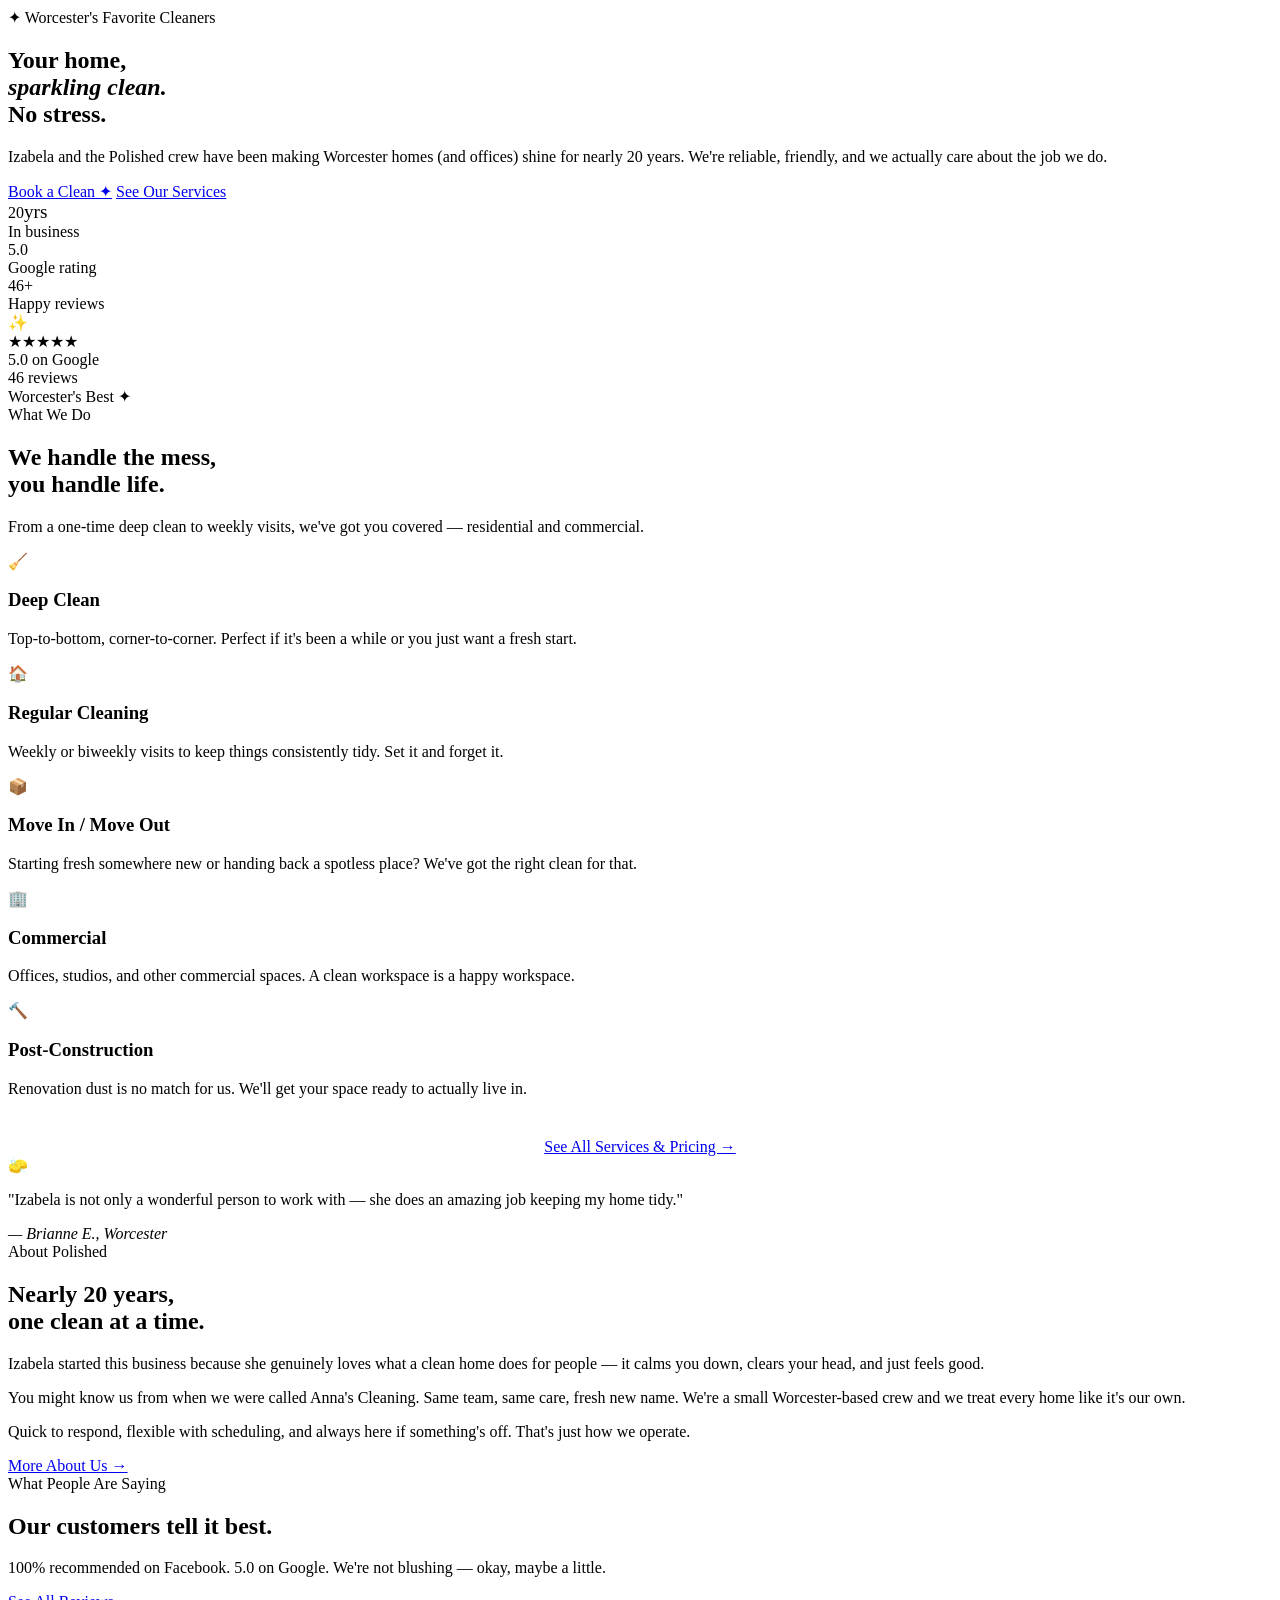
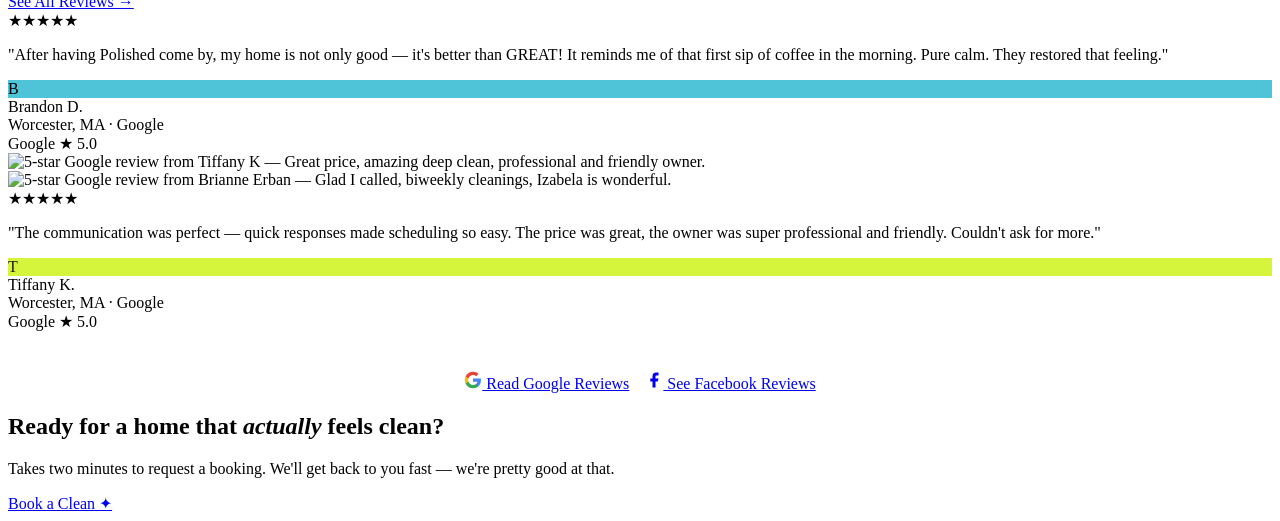
==== index.html @ ea61f9c8 "Add files via upload" ====
<!DOCTYPE html>
<html lang="en">
<head>
  <meta charset="UTF-8" />
  <meta name="viewport" content="width=device-width, initial-scale=1.0" />
  <title>Polished Cleaning Service — Worcester, MA</title>
  <meta name="description" content="Worcester's friendliest cleaning crew. Deep cleans, regular maintenance, move-in/out, and commercial. Nearly 20 years of making homes shine. Call (508) 335-4191." />
  <link rel="stylesheet" href="css/style.css" />
  <link rel="icon" href="data:image/svg+xml,<svg xmlns='http://www.w3.org/2000/svg' viewBox='0 0 100 100'><text y='.9em' font-size='90'>✦</text></svg>" />
</head>
<body class="page-home">

  <div id="nav-mount"></div>

  <!-- ========= HERO ========= -->
  <section class="hero">
    <div class="hero-bg-blob"></div>
    <div class="container">
      <div class="hero-content">
        <div class="hero-text">
          <div class="hero-eyebrow">
            ✦ Worcester's Favorite Cleaners
          </div>
          <h1>Your home,<br><em>sparkling clean.</em><br>No stress.</h1>
          <p class="hero-sub">
            Izabela and the Polished crew have been making Worcester homes (and offices) shine for nearly 20 years. We're reliable, friendly, and we actually care about the job we do.
          </p>
          <div class="hero-actions">
            <a href="pages/book.html" class="btn btn-primary">Book a Clean ✦</a>
            <a href="pages/services.html" class="btn btn-secondary">See Our Services</a>
          </div>
          <div class="hero-stats">
            <div>
              <div class="stat-num">20<span style="font-size:1.2rem">yrs</span></div>
              <div class="stat-label">In business</div>
            </div>
            <div>
              <div class="stat-num">5.0</div>
              <div class="stat-label">Google rating</div>
            </div>
            <div>
              <div class="stat-num">46+</div>
              <div class="stat-label">Happy reviews</div>
            </div>
          </div>
        </div>

        <div class="hero-visual">
          <div class="hero-card">
            <div class="hero-card-img">
              ✨
            </div>
            <div class="hero-badge">
              <div>
                <div class="hero-badge-stars">★★★★★</div>
                <div class="hero-badge-text">5.0 on Google</div>
                <div class="hero-badge-sub">46 reviews</div>
              </div>
            </div>
          </div>
          <div class="float-pill">Worcester's Best ✦</div>
        </div>
      </div>
    </div>
  </section>

  <!-- ========= SERVICES PREVIEW ========= -->
  <section class="services-strip">
    <div class="container">
      <div class="section-label">What We Do</div>
      <h2 class="section-head">We handle the mess,<br>you handle life.</h2>
      <p class="section-sub">From a one-time deep clean to weekly visits, we've got you covered — residential and commercial.</p>
      <div class="services-grid">
        <div class="service-card">
          <div class="service-icon">🧹</div>
          <h3>Deep Clean</h3>
          <p>Top-to-bottom, corner-to-corner. Perfect if it's been a while or you just want a fresh start.</p>
        </div>
        <div class="service-card">
          <div class="service-icon">🏠</div>
          <h3>Regular Cleaning</h3>
          <p>Weekly or biweekly visits to keep things consistently tidy. Set it and forget it.</p>
        </div>
        <div class="service-card">
          <div class="service-icon">📦</div>
          <h3>Move In / Move Out</h3>
          <p>Starting fresh somewhere new or handing back a spotless place? We've got the right clean for that.</p>
        </div>
        <div class="service-card">
          <div class="service-icon">🏢</div>
          <h3>Commercial</h3>
          <p>Offices, studios, and other commercial spaces. A clean workspace is a happy workspace.</p>
        </div>
        <div class="service-card">
          <div class="service-icon">🔨</div>
          <h3>Post-Construction</h3>
          <p>Renovation dust is no match for us. We'll get your space ready to actually live in.</p>
        </div>
      </div>
      <div style="text-align:center; margin-top:40px;">
        <a href="pages/services.html" class="btn btn-secondary">See All Services & Pricing →</a>
      </div>
    </div>
  </section>

  <!-- ========= ABOUT STRIP ========= -->
  <section class="about-strip">
    <div class="container">
      <div class="about-inner">
        <div class="about-visual">
          <div class="about-photo-frame">🧽</div>
          <div class="about-quote-card">
            <p>"Izabela is not only a wonderful person to work with — she does an amazing job keeping my home tidy."</p>
            <cite>— Brianne E., Worcester</cite>
          </div>
        </div>
        <div class="about-text">
          <div class="section-label">About Polished</div>
          <h2>Nearly 20 years,<br>one clean at a time.</h2>
          <p>Izabela started this business because she genuinely loves what a clean home does for people — it calms you down, clears your head, and just feels good.</p>
          <p>You might know us from when we were called Anna's Cleaning. Same team, same care, fresh new name. We're a small Worcester-based crew and we treat every home like it's our own.</p>
          <p>Quick to respond, flexible with scheduling, and always here if something's off. That's just how we operate.</p>
          <a href="pages/about.html" class="btn btn-secondary">More About Us →</a>
        </div>
      </div>
    </div>
  </section>

  <!-- ========= REVIEWS STRIP ========= -->
  <section class="reviews-strip">
    <div class="container">
      <div class="reviews-header">
        <div>
          <div class="section-label">What People Are Saying</div>
          <h2 class="section-head">Our customers tell it best.</h2>
          <p class="section-sub">100% recommended on Facebook. 5.0 on Google. We're not blushing — okay, maybe a little.</p>
        </div>
        <a href="pages/reviews.html" class="btn btn-secondary">See All Reviews →</a>
      </div>
      <div class="reviews-grid">
        <!-- Text review card -->
        <div class="review-card">
          <div class="review-stars">★★★★★</div>
          <p class="review-text">"After having Polished come by, my home is not only good — it's better than GREAT! It reminds me of that first sip of coffee in the morning. Pure calm. They restored that feeling."</p>
          <div class="review-author">
            <div class="review-avatar" style="background:#4FC3D7;">B</div>
            <div>
              <div class="review-name">Brandon D.</div>
              <div class="review-meta">Worcester, MA · Google</div>
            </div>
            <span class="review-source-badge">Google ★ 5.0</span>
          </div>
        </div>

        <!-- Screenshot review 1 (Tiffany K) -->
        <div class="review-screenshot-card">
          <img src="images/image_2026-06-10_214142134.png" alt="5-star Google review from Tiffany K — Great price, amazing deep clean, professional and friendly owner." />
        </div>

        <!-- Screenshot review 2 (Brianne Erban) -->
        <div class="review-screenshot-card">
          <img src="images/Screenshot_2026-06-10_214055.png" alt="5-star Google review from Brianne Erban — Glad I called, biweekly cleanings, Izabela is wonderful." />
        </div>

        <!-- Text review card -->
        <div class="review-card">
          <div class="review-stars">★★★★★</div>
          <p class="review-text">"The communication was perfect — quick responses made scheduling so easy. The price was great, the owner was super professional and friendly. Couldn't ask for more."</p>
          <div class="review-author">
            <div class="review-avatar" style="background:#D4F53C; color:#1E1E1E;">T</div>
            <div>
              <div class="review-name">Tiffany K.</div>
              <div class="review-meta">Worcester, MA · Google</div>
            </div>
            <span class="review-source-badge">Google ★ 5.0</span>
          </div>
        </div>
      </div>
      <div style="text-align:center; margin-top:40px; display:flex; gap:16px; justify-content:center; flex-wrap:wrap;">
        <a href="https://www.google.com/search?q=Polished+Cleaning+Service+Worcester+MA+reviews" target="_blank" rel="noopener" class="external-link-btn ext-google">
          <svg width="18" height="18" viewBox="0 0 24 24" fill="currentColor"><path d="M22.56 12.25c0-.78-.07-1.53-.2-2.25H12v4.26h5.92c-.26 1.37-1.04 2.53-2.21 3.31v2.77h3.57c2.08-1.92 3.28-4.74 3.28-8.09z" fill="#4285F4"/><path d="M12 23c2.97 0 5.46-.98 7.28-2.66l-3.57-2.77c-.98.66-2.23 1.06-3.71 1.06-2.86 0-5.29-1.93-6.16-4.53H2.18v2.84C3.99 20.53 7.7 23 12 23z" fill="#34A853"/><path d="M5.84 14.09c-.22-.66-.35-1.36-.35-2.09s.13-1.43.35-2.09V7.07H2.18C1.43 8.55 1 10.22 1 12s.43 3.45 1.18 4.93l2.85-2.22.81-.62z" fill="#FBBC05"/><path d="M12 5.38c1.62 0 3.06.56 4.21 1.64l3.15-3.15C17.45 2.09 14.97 1 12 1 7.7 1 3.99 3.47 2.18 7.07l3.66 2.84c.87-2.6 3.3-4.53 6.16-4.53z" fill="#EA4335"/></svg>
          Read Google Reviews
        </a>
        <a href="https://www.facebook.com/PolishedMAwoo/reviews" target="_blank" rel="noopener" class="external-link-btn ext-facebook">
          <svg width="18" height="18" viewBox="0 0 24 24" fill="currentColor"><path d="M18 2h-3a5 5 0 0 0-5 5v3H7v4h3v8h4v-8h3l1-4h-4V7a1 1 0 0 1 1-1h3z"></path></svg>
          See Facebook Reviews
        </a>
      </div>
    </div>
  </section>

  <!-- ========= CTA ========= -->
  <section class="cta-banner">
    <div class="container">
      <h2>Ready for a home that <em>actually</em> feels clean?</h2>
      <p>Takes two minutes to request a booking. We'll get back to you fast — we're pretty good at that.</p>
      <div class="hero-actions">
        <a href="pages/book.html" class="btn btn-primary">Book a Clean ✦</a>
        <a href="tel:5083354191" class="btn btn-secondary" style="color:white; border-color:rgba(255,255,255,0.35);">Call (508) 335-4191</a>
      </div>
    </div>
  </section>

  <div id="footer-mount"></div>

  <script src="js/layout.js"></script>
  <script>mountLayout('home');</script>
</body>
</html>
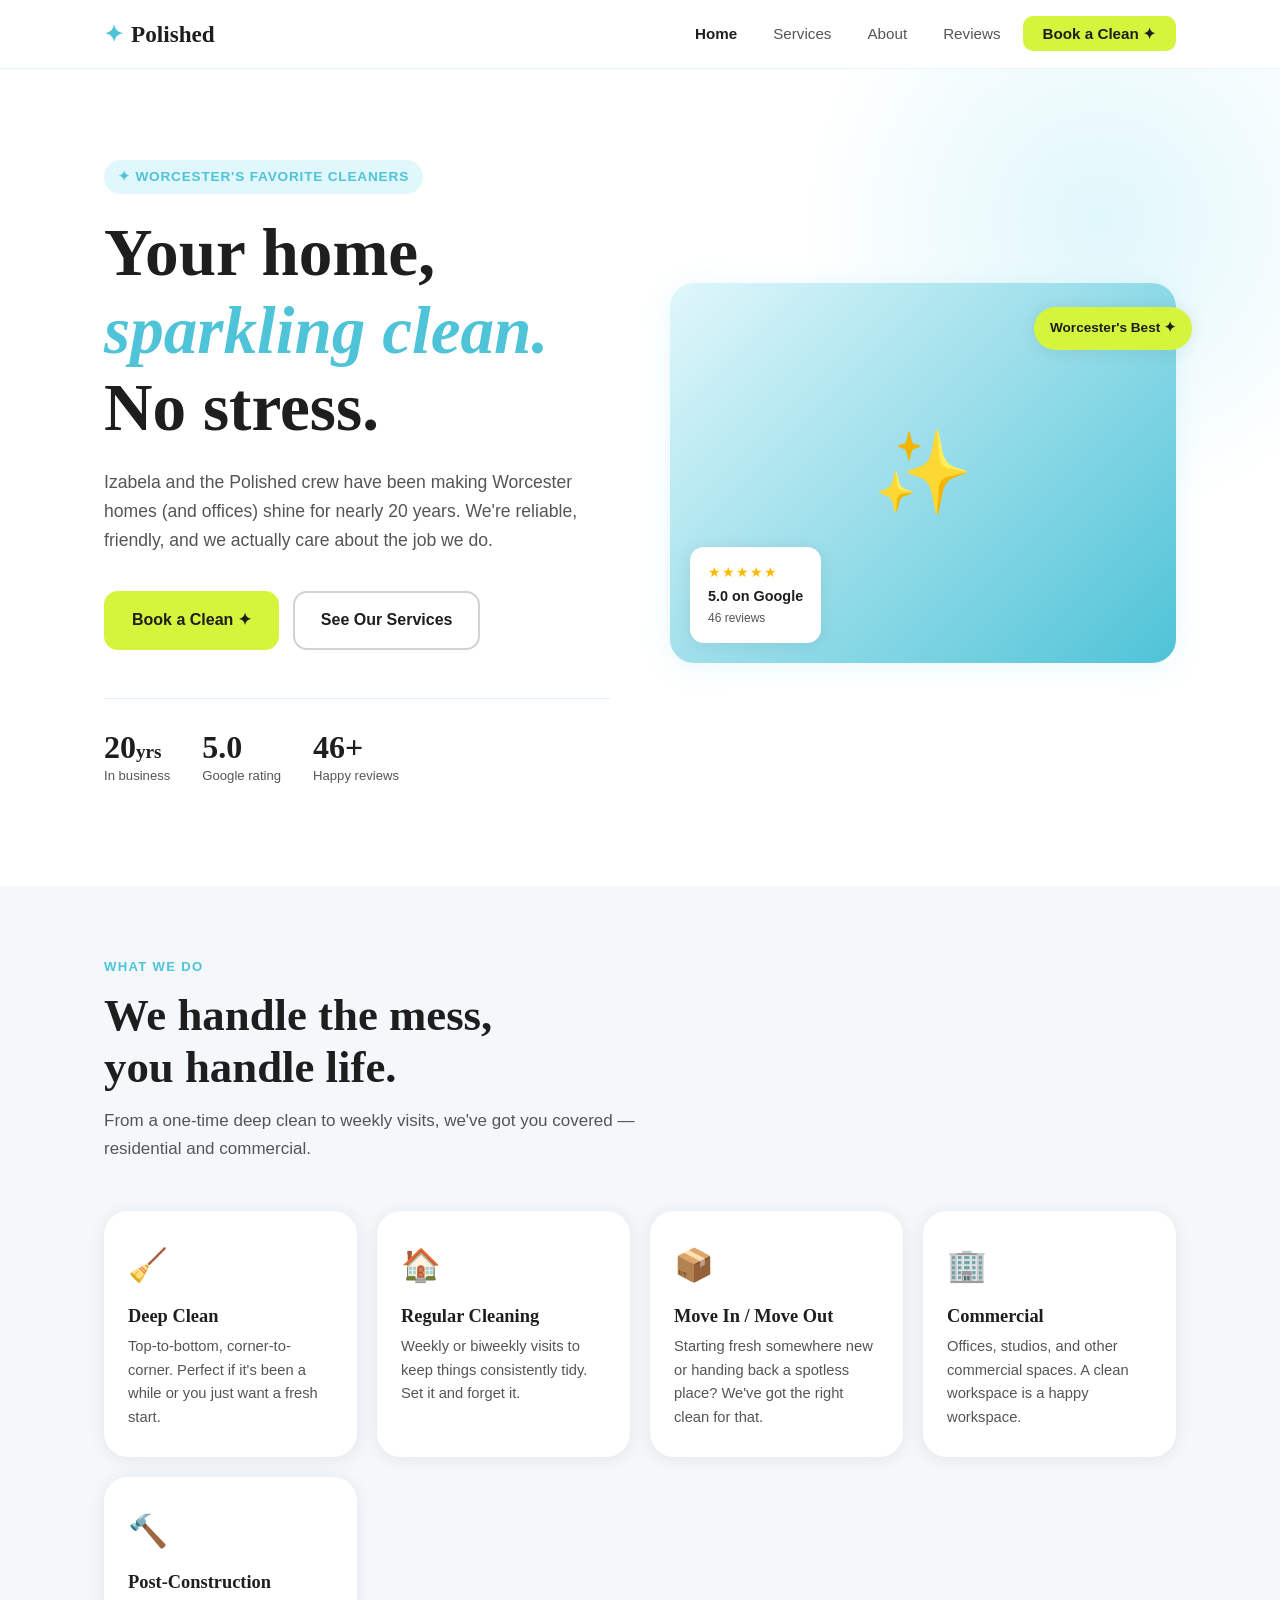
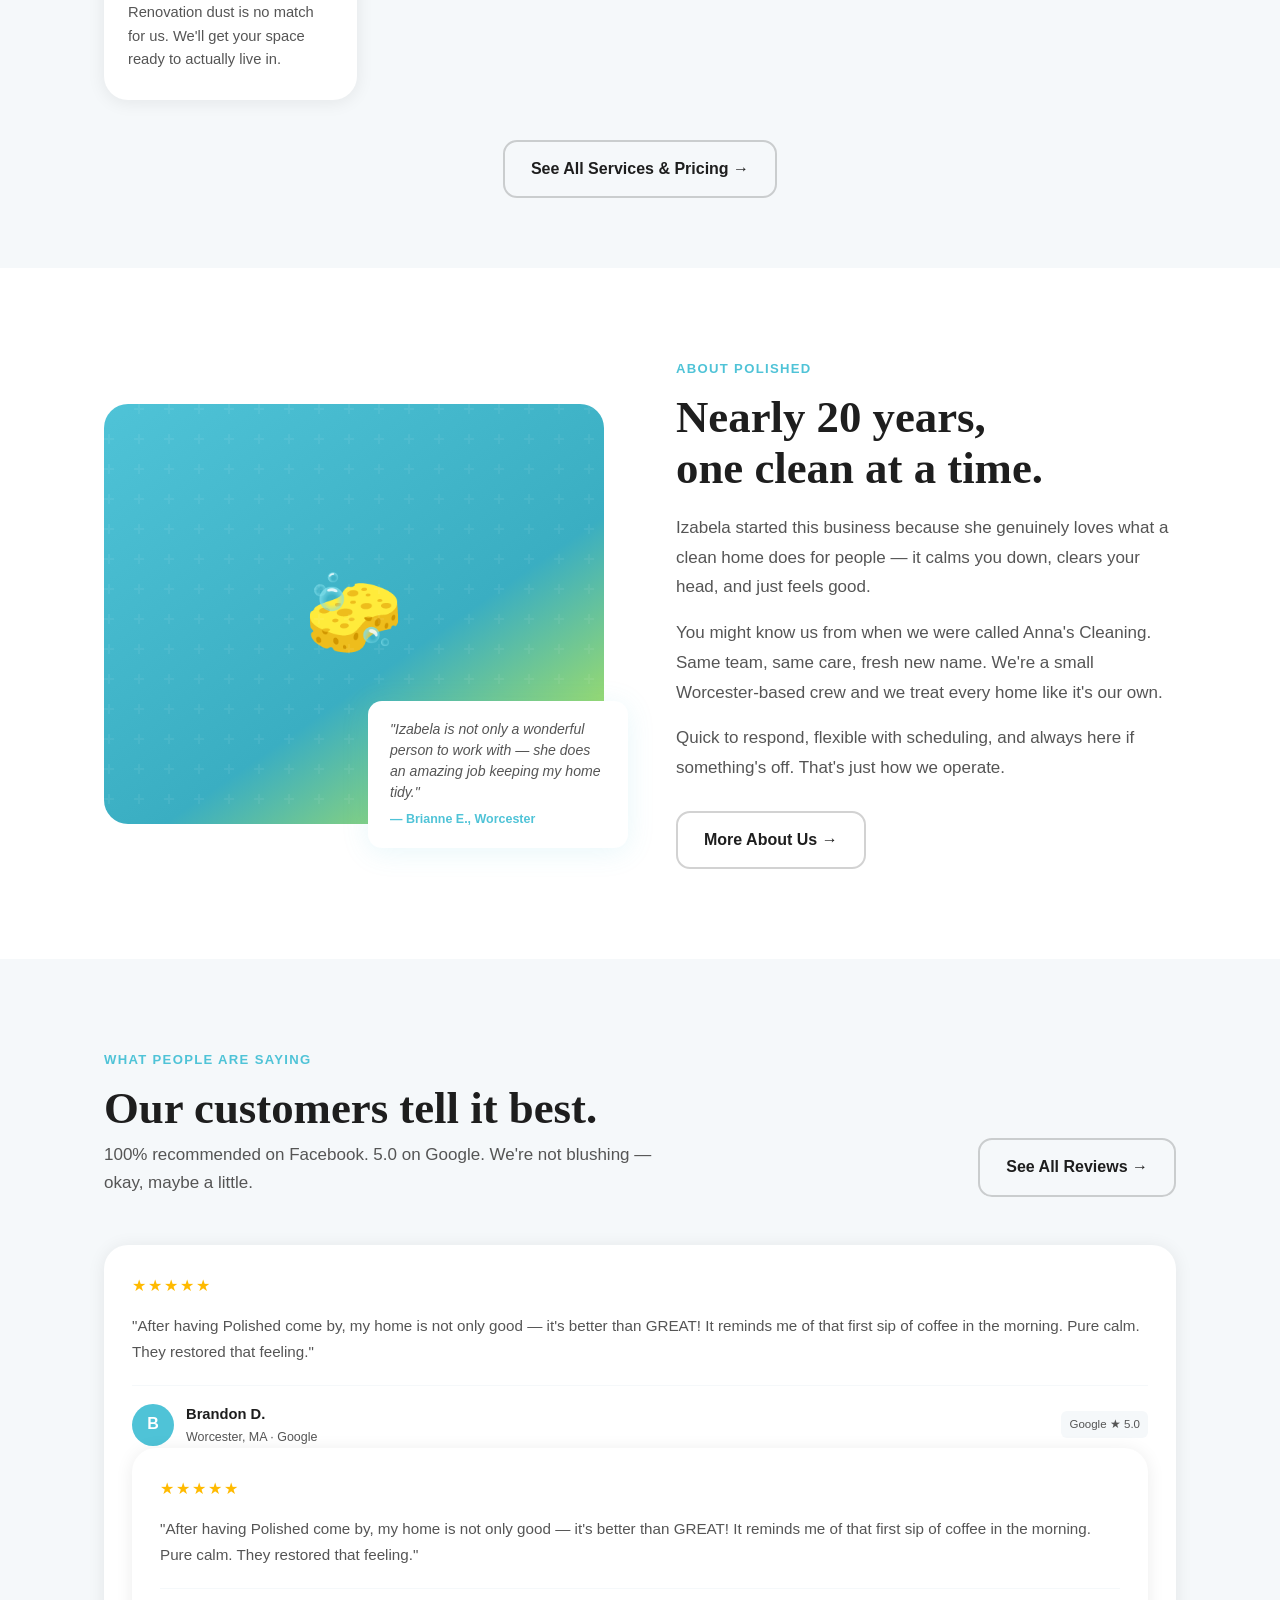
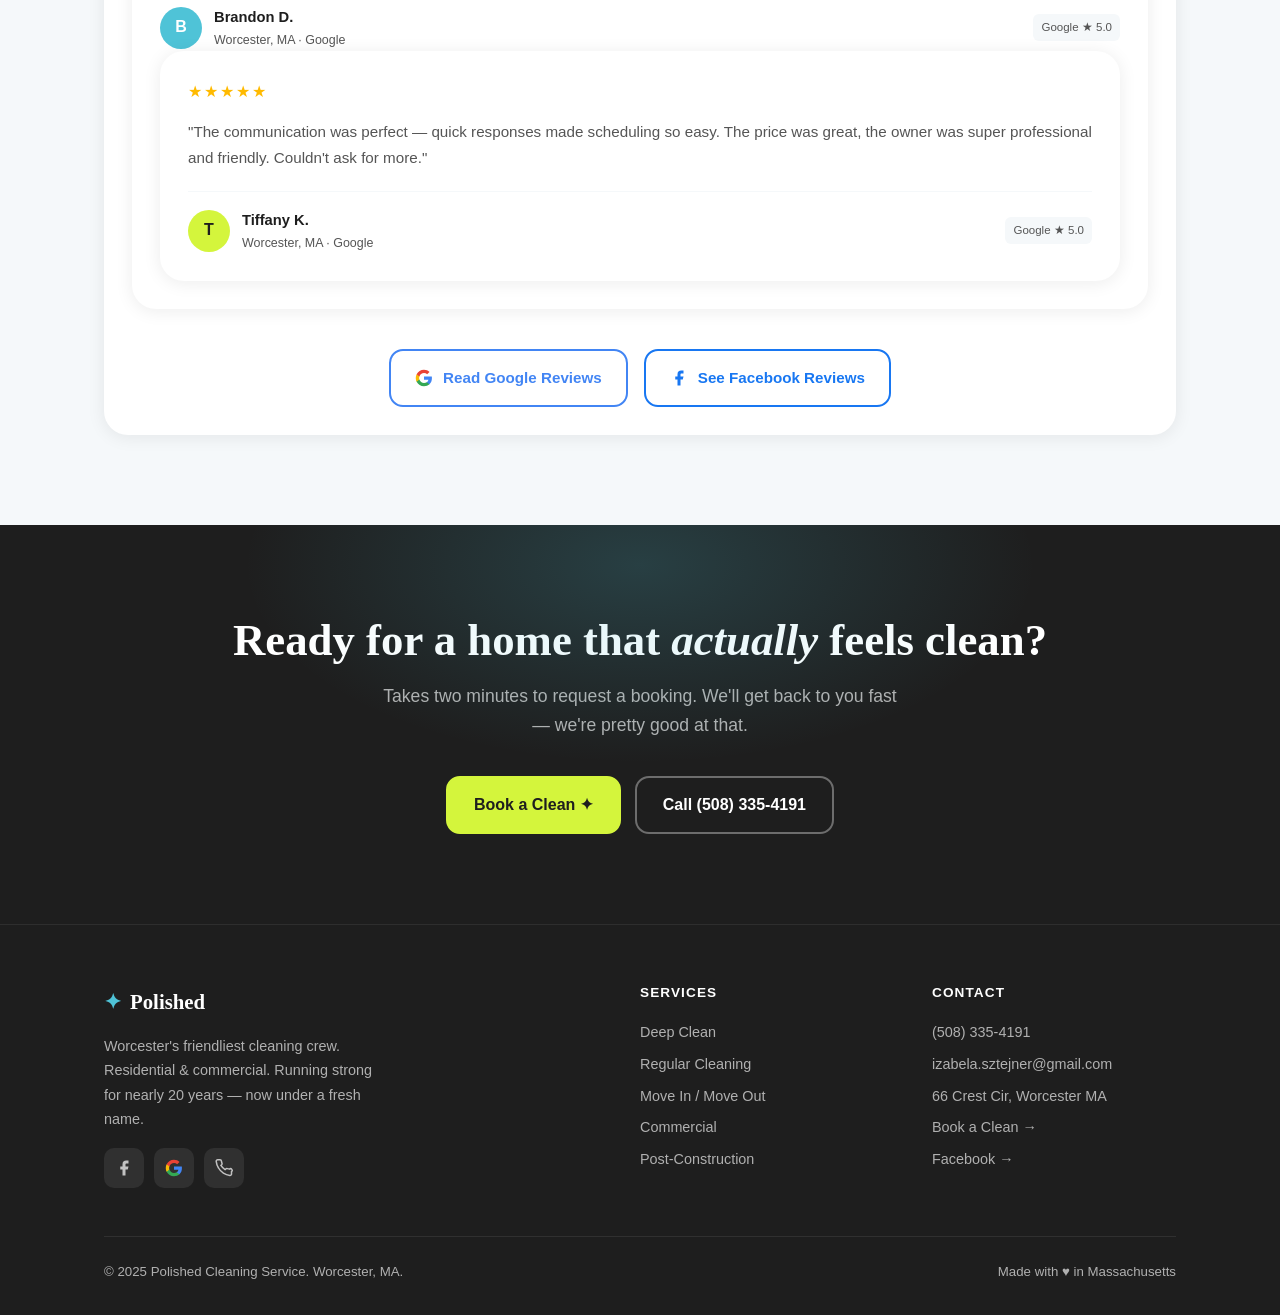
==== commit 0cf0bac1: "Update index.html" ====
--- a/index.html
+++ b/index.html
@@ -150,18 +150,19 @@
             </div>
             <span class="review-source-badge">Google ★ 5.0</span>
           </div>
-        </div>
-
-        <!-- Screenshot review 1 (Tiffany K) -->
-        <div class="review-screenshot-card">
-          <img src="images/image_2026-06-10_214142134.png" alt="5-star Google review from Tiffany K — Great price, amazing deep clean, professional and friendly owner." />
-        </div>
-
-        <!-- Screenshot review 2 (Brianne Erban) -->
-        <div class="review-screenshot-card">
-          <img src="images/Screenshot_2026-06-10_214055.png" alt="5-star Google review from Brianne Erban — Glad I called, biweekly cleanings, Izabela is wonderful." />
-        </div>
-
+  <!-- Text review card -->
+        <div class="review-card">
+          <div class="review-stars">★★★★★</div>
+          <p class="review-text">"After having Polished come by, my home is not only good — it's better than GREAT! It reminds me of that first sip of coffee in the morning. Pure calm. They restored that feeling."</p>
+          <div class="review-author">
+            <div class="review-avatar" style="background:#4FC3D7;">B</div>
+            <div>
+              <div class="review-name">Brandon D.</div>
+              <div class="review-meta">Worcester, MA · Google</div>
+            </div>
+            <span class="review-source-badge">Google ★ 5.0</span>
+          </div>
+      
         <!-- Text review card -->
         <div class="review-card">
           <div class="review-stars">★★★★★</div>
@@ -187,6 +188,7 @@
         </a>
       </div>
     </div>
+        </div>
   </section>
 
   <!-- ========= CTA ========= -->
--- a/css/style.css
+++ b/css/style.css
@@ -0,0 +1,1027 @@
+/* ============================================
+   POLISHED CLEANING — Main Stylesheet
+   ============================================ */
+
+@import url('https://fonts.googleapis.com/css2?family=Fraunces:ital,opsz,wght@0,9..144,300;0,9..144,600;0,9..144,700;0,9..144,800;1,9..144,400;1,9..144,600&family=DM+Sans:ital,wght@0,300;0,400;0,500;0,600;1,400&display=swap');
+
+/* --- Tokens --- */
+:root {
+  --sky:     #4FC3D7;
+  --sky-lt:  #E0F7FB;
+  --lime:    #D4F53C;
+  --lime-dk: #B8DB1E;
+  --charcoal:#1E1E1E;
+  --mid:     #555555;
+  --cloud:   #F5F8FA;
+  --white:   #FFFFFF;
+  --radius:  14px;
+  --radius-lg: 24px;
+  --shadow:  0 4px 28px rgba(79,195,215,0.13);
+  --shadow-card: 0 2px 18px rgba(30,30,30,0.08);
+  --transition: 0.22s ease;
+}
+
+/* --- Reset & Base --- */
+*, *::before, *::after { box-sizing: border-box; margin: 0; padding: 0; }
+
+html { scroll-behavior: smooth; }
+
+body {
+  font-family: 'DM Sans', sans-serif;
+  color: var(--charcoal);
+  background: var(--white);
+  font-size: 17px;
+  line-height: 1.65;
+  -webkit-font-smoothing: antialiased;
+}
+
+img { max-width: 100%; display: block; }
+a { color: inherit; text-decoration: none; }
+ul { list-style: none; }
+
+/* --- Typography --- */
+h1, h2, h3, h4 {
+  font-family: 'Fraunces', serif;
+  line-height: 1.15;
+  font-weight: 700;
+}
+h1 { font-size: clamp(2.4rem, 6vw, 4.2rem); }
+h2 { font-size: clamp(1.8rem, 4vw, 2.8rem); }
+h3 { font-size: clamp(1.25rem, 2.5vw, 1.6rem); }
+
+.italic { font-style: italic; }
+
+/* --- Layout --- */
+.container {
+  max-width: 1120px;
+  margin: 0 auto;
+  padding: 0 24px;
+}
+
+section { padding: 90px 0; }
+
+/* ============================================
+   NAV
+   ============================================ */
+nav {
+  position: fixed;
+  top: 0; left: 0; right: 0;
+  z-index: 100;
+  background: rgba(255,255,255,0.92);
+  backdrop-filter: blur(12px);
+  border-bottom: 1px solid rgba(79,195,215,0.15);
+  transition: box-shadow var(--transition);
+}
+nav.scrolled { box-shadow: 0 2px 20px rgba(79,195,215,0.12); }
+
+.nav-inner {
+  max-width: 1120px;
+  margin: 0 auto;
+  padding: 0 24px;
+  height: 68px;
+  display: flex;
+  align-items: center;
+  justify-content: space-between;
+  gap: 32px;
+}
+
+.nav-logo {
+  font-family: 'Fraunces', serif;
+  font-size: 1.45rem;
+  font-weight: 700;
+  color: var(--charcoal);
+  display: flex;
+  align-items: center;
+  gap: 8px;
+}
+.nav-logo .spark { color: var(--sky); }
+
+.nav-links {
+  display: flex;
+  align-items: center;
+  gap: 8px;
+}
+.nav-links a {
+  padding: 8px 14px;
+  border-radius: 8px;
+  font-size: 0.95rem;
+  font-weight: 500;
+  color: var(--mid);
+  transition: color var(--transition), background var(--transition);
+}
+.nav-links a:hover { color: var(--charcoal); background: var(--sky-lt); }
+.nav-links a.active { color: var(--charcoal); font-weight: 600; }
+
+.nav-cta {
+  background: var(--lime);
+  color: var(--charcoal) !important;
+  font-weight: 600 !important;
+  padding: 9px 20px !important;
+  border-radius: 10px !important;
+  transition: background var(--transition), transform var(--transition) !important;
+}
+.nav-cta:hover { background: var(--lime-dk) !important; transform: translateY(-1px); }
+
+.nav-hamburger {
+  display: none;
+  flex-direction: column;
+  gap: 5px;
+  cursor: pointer;
+  padding: 8px;
+  border: none;
+  background: none;
+}
+.nav-hamburger span {
+  display: block;
+  width: 24px;
+  height: 2px;
+  background: var(--charcoal);
+  border-radius: 2px;
+  transition: transform 0.3s, opacity 0.3s;
+}
+
+.mobile-menu {
+  display: none;
+  flex-direction: column;
+  gap: 4px;
+  padding: 12px 24px 20px;
+  background: white;
+  border-top: 1px solid var(--sky-lt);
+}
+.mobile-menu a {
+  padding: 12px 16px;
+  border-radius: 10px;
+  font-weight: 500;
+  color: var(--mid);
+  transition: background var(--transition), color var(--transition);
+}
+.mobile-menu a:hover { background: var(--sky-lt); color: var(--charcoal); }
+.mobile-menu .nav-cta {
+  margin-top: 8px;
+  text-align: center;
+  background: var(--lime);
+  color: var(--charcoal);
+  font-weight: 600;
+}
+
+/* ============================================
+   HERO
+   ============================================ */
+.hero {
+  padding: 160px 0 100px;
+  background: var(--white);
+  position: relative;
+  overflow: hidden;
+}
+
+.hero-bg-blob {
+  position: absolute;
+  top: -80px;
+  right: -120px;
+  width: 600px;
+  height: 600px;
+  background: radial-gradient(circle, var(--sky-lt) 0%, transparent 70%);
+  pointer-events: none;
+}
+
+.hero-content {
+  display: grid;
+  grid-template-columns: 1fr 1fr;
+  gap: 60px;
+  align-items: center;
+}
+
+.hero-eyebrow {
+  display: inline-flex;
+  align-items: center;
+  gap: 8px;
+  background: var(--sky-lt);
+  color: var(--sky);
+  font-size: 0.85rem;
+  font-weight: 600;
+  letter-spacing: 0.06em;
+  text-transform: uppercase;
+  padding: 6px 14px;
+  border-radius: 50px;
+  margin-bottom: 20px;
+}
+
+.hero h1 {
+  margin-bottom: 22px;
+}
+
+.hero h1 em {
+  font-style: italic;
+  color: var(--sky);
+}
+
+.hero-sub {
+  font-size: 1.1rem;
+  color: var(--mid);
+  margin-bottom: 36px;
+  max-width: 480px;
+}
+
+.hero-actions {
+  display: flex;
+  gap: 14px;
+  flex-wrap: wrap;
+}
+
+.hero-stats {
+  display: flex;
+  gap: 32px;
+  margin-top: 48px;
+  padding-top: 32px;
+  border-top: 1px solid rgba(79,195,215,0.2);
+}
+
+.stat-num {
+  font-family: 'Fraunces', serif;
+  font-size: 2rem;
+  font-weight: 700;
+  color: var(--charcoal);
+  line-height: 1;
+}
+
+.stat-label {
+  font-size: 0.82rem;
+  color: var(--mid);
+  margin-top: 2px;
+}
+
+/* Hero visual */
+.hero-visual {
+  position: relative;
+}
+
+.hero-card {
+  background: var(--white);
+  border-radius: var(--radius-lg);
+  box-shadow: var(--shadow);
+  overflow: hidden;
+  position: relative;
+}
+
+.hero-card-img {
+  width: 100%;
+  height: 380px;
+  background: linear-gradient(135deg, var(--sky-lt) 0%, var(--sky) 100%);
+  display: flex;
+  align-items: center;
+  justify-content: center;
+  font-size: 80px;
+  position: relative;
+  overflow: hidden;
+}
+
+/* Shine sweep animation — the signature element */
+.hero-card-img::after {
+  content: '';
+  position: absolute;
+  top: -100%;
+  left: -60%;
+  width: 40%;
+  height: 300%;
+  background: linear-gradient(105deg, transparent 30%, rgba(255,255,255,0.45) 50%, transparent 70%);
+  animation: shine-sweep 3.2s ease-in-out infinite;
+}
+
+@keyframes shine-sweep {
+  0%   { transform: translateX(-100%) rotate(10deg); opacity: 0; }
+  15%  { opacity: 1; }
+  50%  { transform: translateX(400%) rotate(10deg); opacity: 1; }
+  55%  { opacity: 0; }
+  100% { transform: translateX(400%) rotate(10deg); opacity: 0; }
+}
+
+.hero-badge {
+  position: absolute;
+  bottom: 20px;
+  left: 20px;
+  background: var(--white);
+  border-radius: var(--radius);
+  padding: 14px 18px;
+  box-shadow: var(--shadow-card);
+  display: flex;
+  align-items: center;
+  gap: 12px;
+}
+
+.hero-badge-stars { color: #FFBA00; font-size: 0.9rem; letter-spacing: 1px; }
+.hero-badge-text { font-weight: 600; font-size: 0.9rem; }
+.hero-badge-sub { font-size: 0.75rem; color: var(--mid); margin-top: 1px; }
+
+.float-pill {
+  position: absolute;
+  top: 24px;
+  right: -16px;
+  background: var(--lime);
+  color: var(--charcoal);
+  font-weight: 700;
+  font-size: 0.85rem;
+  padding: 10px 16px;
+  border-radius: 50px;
+  box-shadow: var(--shadow-card);
+  animation: float 3s ease-in-out infinite;
+}
+
+@keyframes float {
+  0%, 100% { transform: translateY(0); }
+  50%       { transform: translateY(-8px); }
+}
+
+/* ============================================
+   BUTTONS
+   ============================================ */
+.btn {
+  display: inline-flex;
+  align-items: center;
+  gap: 8px;
+  padding: 14px 26px;
+  border-radius: var(--radius);
+  font-family: 'DM Sans', sans-serif;
+  font-size: 1rem;
+  font-weight: 600;
+  cursor: pointer;
+  border: 2px solid transparent;
+  transition: all var(--transition);
+  text-decoration: none;
+}
+
+.btn-primary {
+  background: var(--lime);
+  color: var(--charcoal);
+  border-color: var(--lime);
+}
+.btn-primary:hover { background: var(--lime-dk); border-color: var(--lime-dk); transform: translateY(-2px); box-shadow: 0 6px 24px rgba(212,245,60,0.4); }
+
+.btn-secondary {
+  background: transparent;
+  color: var(--charcoal);
+  border-color: rgba(30,30,30,0.2);
+}
+.btn-secondary:hover { border-color: var(--sky); color: var(--sky); transform: translateY(-1px); }
+
+.btn-sky {
+  background: var(--sky);
+  color: white;
+  border-color: var(--sky);
+}
+.btn-sky:hover { background: #38afc3; border-color: #38afc3; transform: translateY(-2px); }
+
+/* ============================================
+   SERVICES STRIP
+   ============================================ */
+.services-strip {
+  padding: 70px 0;
+  background: var(--cloud);
+}
+
+.section-label {
+  font-size: 0.82rem;
+  font-weight: 600;
+  letter-spacing: 0.1em;
+  text-transform: uppercase;
+  color: var(--sky);
+  margin-bottom: 12px;
+}
+
+.section-head {
+  margin-bottom: 14px;
+}
+
+.section-sub {
+  color: var(--mid);
+  max-width: 560px;
+  margin-bottom: 48px;
+}
+
+.services-grid {
+  display: grid;
+  grid-template-columns: repeat(auto-fit, minmax(220px, 1fr));
+  gap: 20px;
+}
+
+.service-card {
+  background: var(--white);
+  border-radius: var(--radius-lg);
+  padding: 28px 24px;
+  box-shadow: var(--shadow-card);
+  transition: transform var(--transition), box-shadow var(--transition);
+  position: relative;
+  overflow: hidden;
+}
+
+.service-card::before {
+  content: '';
+  position: absolute;
+  top: 0; left: 0;
+  width: 100%;
+  height: 4px;
+  background: var(--sky);
+  opacity: 0;
+  transition: opacity var(--transition);
+}
+
+.service-card:hover {
+  transform: translateY(-4px);
+  box-shadow: var(--shadow);
+}
+
+.service-card:hover::before { opacity: 1; }
+
+.service-icon {
+  font-size: 2rem;
+  margin-bottom: 14px;
+}
+
+.service-card h3 { margin-bottom: 8px; font-size: 1.15rem; }
+
+.service-card p { font-size: 0.92rem; color: var(--mid); line-height: 1.6; }
+
+/* ============================================
+   ABOUT STRIP (homepage)
+   ============================================ */
+.about-strip {
+  padding: 90px 0;
+  background: var(--white);
+}
+
+.about-inner {
+  display: grid;
+  grid-template-columns: 1fr 1fr;
+  gap: 72px;
+  align-items: center;
+}
+
+.about-visual {
+  position: relative;
+}
+
+.about-photo-frame {
+  width: 100%;
+  height: 420px;
+  background: linear-gradient(145deg, var(--sky) 0%, #3aaec2 60%, var(--lime) 100%);
+  border-radius: var(--radius-lg);
+  display: flex;
+  align-items: center;
+  justify-content: center;
+  font-size: 5rem;
+  position: relative;
+  overflow: hidden;
+}
+
+.about-photo-frame::after {
+  content: '';
+  position: absolute;
+  inset: 0;
+  background: url("data:image/svg+xml,%3Csvg width='60' height='60' viewBox='0 0 60 60' xmlns='http://www.w3.org/2000/svg'%3E%3Cg fill='none' fill-rule='evenodd'%3E%3Cg fill='%23ffffff' fill-opacity='0.06'%3E%3Cpath d='M36 34v-4h-2v4h-4v2h4v4h2v-4h4v-2h-4zm0-30V0h-2v4h-4v2h4v4h2V6h4V4h-4zM6 34v-4H4v4H0v2h4v4h2v-4h4v-2H6zM6 4V0H4v4H0v2h4v4h2V6h4V4H6z'/%3E%3C/g%3E%3C/g%3E%3C/svg%3E");
+}
+
+.about-quote-card {
+  position: absolute;
+  bottom: -24px;
+  right: -24px;
+  background: var(--white);
+  border-radius: var(--radius);
+  padding: 18px 22px;
+  max-width: 260px;
+  box-shadow: var(--shadow);
+}
+.about-quote-card p { font-size: 0.88rem; font-style: italic; color: var(--mid); line-height: 1.5; }
+.about-quote-card cite { font-size: 0.78rem; font-weight: 600; color: var(--sky); margin-top: 6px; display: block; font-style: normal; }
+
+.about-text .section-label { margin-bottom: 12px; }
+.about-text h2 { margin-bottom: 18px; }
+.about-text p { color: var(--mid); margin-bottom: 16px; line-height: 1.75; }
+.about-text .btn { margin-top: 12px; }
+
+/* ============================================
+   REVIEWS STRIP (homepage)
+   ============================================ */
+.reviews-strip {
+  padding: 90px 0;
+  background: var(--cloud);
+}
+
+.reviews-strip .section-head { margin-bottom: 6px; }
+.reviews-header { display: flex; justify-content: space-between; align-items: flex-end; flex-wrap: wrap; gap: 16px; margin-bottom: 48px; }
+.reviews-header .section-sub { margin-bottom: 0; }
+
+.reviews-grid {
+  display: grid;
+  grid-template-columns: repeat(auto-fit, minmax(280px, 1fr));
+  gap: 24px;
+}
+
+.review-card {
+  background: var(--white);
+  border-radius: var(--radius-lg);
+  padding: 28px;
+  box-shadow: var(--shadow-card);
+  transition: transform var(--transition);
+  display: flex;
+  flex-direction: column;
+}
+
+.review-card:hover { transform: translateY(-3px); box-shadow: var(--shadow); }
+
+.review-stars { color: #FFBA00; font-size: 1rem; letter-spacing: 2px; margin-bottom: 14px; }
+
+.review-text {
+  font-size: 0.95rem;
+  color: var(--mid);
+  line-height: 1.7;
+  flex: 1;
+  margin-bottom: 20px;
+}
+
+.review-author {
+  display: flex;
+  align-items: center;
+  gap: 12px;
+  padding-top: 16px;
+  border-top: 1px solid var(--cloud);
+}
+
+.review-avatar {
+  width: 42px;
+  height: 42px;
+  border-radius: 50%;
+  display: flex;
+  align-items: center;
+  justify-content: center;
+  font-weight: 700;
+  font-size: 1rem;
+  color: white;
+  flex-shrink: 0;
+}
+
+.review-name { font-weight: 600; font-size: 0.92rem; }
+.review-meta { font-size: 0.78rem; color: var(--mid); margin-top: 1px; }
+
+.review-source-badge {
+  margin-left: auto;
+  font-size: 0.72rem;
+  color: var(--mid);
+  background: var(--cloud);
+  padding: 4px 8px;
+  border-radius: 6px;
+  font-weight: 500;
+}
+
+/* Review screenshot */
+.review-screenshot-card {
+  background: var(--white);
+  border-radius: var(--radius-lg);
+  overflow: hidden;
+  box-shadow: var(--shadow-card);
+  transition: transform var(--transition);
+}
+.review-screenshot-card:hover { transform: translateY(-3px); box-shadow: var(--shadow); }
+.review-screenshot-card img { width: 100%; height: auto; }
+
+/* ============================================
+   CTA BANNER
+   ============================================ */
+.cta-banner {
+  background: var(--charcoal);
+  color: white;
+  padding: 90px 0;
+  text-align: center;
+  position: relative;
+  overflow: hidden;
+}
+
+.cta-banner::before {
+  content: '';
+  position: absolute;
+  top: -40%;
+  left: 50%;
+  transform: translateX(-50%);
+  width: 800px;
+  height: 400px;
+  background: radial-gradient(ellipse, rgba(79,195,215,0.2) 0%, transparent 70%);
+  pointer-events: none;
+}
+
+.cta-banner h2 { color: white; margin-bottom: 16px; }
+.cta-banner p { color: rgba(255,255,255,0.65); margin-bottom: 36px; font-size: 1.1rem; max-width: 520px; margin-left: auto; margin-right: auto; }
+.cta-banner .hero-actions { justify-content: center; }
+
+/* ============================================
+   FOOTER
+   ============================================ */
+footer {
+  background: var(--charcoal);
+  color: rgba(255,255,255,0.65);
+  padding: 60px 0 32px;
+  border-top: 1px solid rgba(255,255,255,0.07);
+}
+
+.footer-inner {
+  display: grid;
+  grid-template-columns: 2fr 1fr 1fr;
+  gap: 48px;
+  margin-bottom: 48px;
+}
+
+.footer-brand .nav-logo { color: white; margin-bottom: 14px; font-size: 1.3rem; }
+.footer-brand p { font-size: 0.9rem; line-height: 1.7; max-width: 280px; }
+
+.footer-col h4 { color: white; font-family: 'DM Sans', sans-serif; font-size: 0.85rem; font-weight: 600; letter-spacing: 0.08em; text-transform: uppercase; margin-bottom: 16px; }
+.footer-col a { display: block; font-size: 0.9rem; padding: 4px 0; transition: color var(--transition); }
+.footer-col a:hover { color: var(--sky); }
+
+.footer-social {
+  display: flex;
+  gap: 10px;
+  margin-top: 16px;
+}
+
+.social-btn {
+  width: 40px;
+  height: 40px;
+  border-radius: 10px;
+  display: flex;
+  align-items: center;
+  justify-content: center;
+  background: rgba(255,255,255,0.08);
+  color: rgba(255,255,255,0.7);
+  font-size: 1rem;
+  transition: background var(--transition), color var(--transition);
+}
+.social-btn:hover { background: var(--sky); color: white; }
+.social-btn.facebook:hover { background: #1877F2; }
+
+.footer-bottom {
+  display: flex;
+  justify-content: space-between;
+  align-items: center;
+  padding-top: 24px;
+  border-top: 1px solid rgba(255,255,255,0.08);
+  font-size: 0.83rem;
+  flex-wrap: wrap;
+  gap: 12px;
+}
+
+/* ============================================
+   BOOKING PAGE
+   ============================================ */
+.page-hero {
+  padding: 140px 0 60px;
+  background: linear-gradient(135deg, var(--sky-lt) 0%, var(--white) 60%);
+  text-align: center;
+}
+
+.page-hero .section-label { text-align: center; display: block; }
+.page-hero h1 { margin-bottom: 14px; }
+.page-hero p { color: var(--mid); max-width: 520px; margin: 0 auto; }
+
+.booking-section {
+  padding: 70px 0 100px;
+  background: var(--white);
+}
+
+.booking-inner {
+  display: grid;
+  grid-template-columns: 2fr 1fr;
+  gap: 48px;
+  align-items: start;
+}
+
+.booking-form-card {
+  background: var(--white);
+  border-radius: var(--radius-lg);
+  padding: 40px;
+  box-shadow: var(--shadow);
+  border: 1px solid rgba(79,195,215,0.15);
+}
+
+.form-group { margin-bottom: 22px; }
+
+.form-group label {
+  display: block;
+  font-weight: 600;
+  font-size: 0.9rem;
+  margin-bottom: 7px;
+  color: var(--charcoal);
+}
+
+.form-group input,
+.form-group select,
+.form-group textarea {
+  width: 100%;
+  padding: 13px 16px;
+  border: 2px solid rgba(30,30,30,0.12);
+  border-radius: var(--radius);
+  font-family: 'DM Sans', sans-serif;
+  font-size: 1rem;
+  color: var(--charcoal);
+  background: var(--white);
+  transition: border-color var(--transition), box-shadow var(--transition);
+  outline: none;
+}
+
+.form-group input:focus,
+.form-group select:focus,
+.form-group textarea:focus {
+  border-color: var(--sky);
+  box-shadow: 0 0 0 4px rgba(79,195,215,0.12);
+}
+
+.form-group textarea { resize: vertical; min-height: 120px; }
+
+.form-row {
+  display: grid;
+  grid-template-columns: 1fr 1fr;
+  gap: 16px;
+}
+
+.form-submit {
+  width: 100%;
+  padding: 16px;
+  font-size: 1.05rem;
+  border-radius: var(--radius);
+  background: var(--lime);
+  color: var(--charcoal);
+  font-family: 'DM Sans', sans-serif;
+  font-weight: 700;
+  border: none;
+  cursor: pointer;
+  transition: background var(--transition), transform var(--transition);
+  margin-top: 8px;
+}
+.form-submit:hover { background: var(--lime-dk); transform: translateY(-2px); }
+
+.booking-sidebar { position: sticky; top: 90px; }
+
+.sidebar-card {
+  background: var(--cloud);
+  border-radius: var(--radius-lg);
+  padding: 28px 24px;
+  margin-bottom: 20px;
+}
+
+.sidebar-card h4 {
+  font-family: 'DM Sans', sans-serif;
+  font-size: 0.85rem;
+  font-weight: 700;
+  letter-spacing: 0.06em;
+  text-transform: uppercase;
+  color: var(--sky);
+  margin-bottom: 16px;
+}
+
+.contact-item {
+  display: flex;
+  align-items: flex-start;
+  gap: 12px;
+  padding: 12px 0;
+  border-bottom: 1px solid rgba(30,30,30,0.07);
+  font-size: 0.92rem;
+}
+.contact-item:last-child { border-bottom: none; }
+
+.contact-icon { font-size: 1.1rem; flex-shrink: 0; }
+
+.success-msg {
+  display: none;
+  background: #E6F9F1;
+  border: 2px solid #34C578;
+  border-radius: var(--radius);
+  padding: 20px 24px;
+  text-align: center;
+  color: #1a7a48;
+  font-weight: 600;
+  margin-top: 16px;
+}
+
+/* ============================================
+   SERVICES PAGE
+   ============================================ */
+.services-full {
+  padding: 70px 0 100px;
+}
+
+.service-big-card {
+  background: var(--white);
+  border-radius: var(--radius-lg);
+  padding: 40px;
+  box-shadow: var(--shadow-card);
+  border: 2px solid transparent;
+  margin-bottom: 24px;
+  display: grid;
+  grid-template-columns: auto 1fr;
+  gap: 28px;
+  align-items: start;
+  transition: border-color var(--transition), box-shadow var(--transition);
+}
+.service-big-card:hover { border-color: var(--sky-lt); box-shadow: var(--shadow); }
+
+.service-big-icon {
+  width: 68px;
+  height: 68px;
+  background: var(--sky-lt);
+  border-radius: 16px;
+  display: flex;
+  align-items: center;
+  justify-content: center;
+  font-size: 1.9rem;
+  flex-shrink: 0;
+}
+
+.service-big-body h3 { margin-bottom: 10px; }
+.service-big-body p { color: var(--mid); margin-bottom: 16px; line-height: 1.7; }
+
+.service-checklist {
+  display: flex;
+  flex-wrap: wrap;
+  gap: 8px;
+}
+
+.check-item {
+  display: flex;
+  align-items: center;
+  gap: 6px;
+  font-size: 0.88rem;
+  color: var(--mid);
+}
+.check-item::before { content: '✓'; color: var(--sky); font-weight: 700; }
+
+.pricing-note {
+  display: inline-block;
+  margin-top: 16px;
+  background: var(--lime);
+  color: var(--charcoal);
+  font-size: 0.85rem;
+  font-weight: 600;
+  padding: 6px 14px;
+  border-radius: 50px;
+}
+
+/* ============================================
+   ABOUT PAGE
+   ============================================ */
+.about-page-hero {
+  padding: 140px 0 70px;
+  background: var(--white);
+}
+
+.about-page-inner {
+  display: grid;
+  grid-template-columns: 1fr 1fr;
+  gap: 72px;
+  align-items: center;
+}
+
+.about-big-photo {
+  width: 100%;
+  height: 500px;
+  background: linear-gradient(145deg, var(--sky) 0%, #3aaec2 50%, var(--lime) 100%);
+  border-radius: var(--radius-lg);
+  display: flex;
+  align-items: center;
+  justify-content: center;
+  font-size: 6rem;
+  position: relative;
+  overflow: hidden;
+}
+
+.about-big-photo::after {
+  content: '';
+  position: absolute;
+  inset: 0;
+  background: url("data:image/svg+xml,%3Csvg width='60' height='60' viewBox='0 0 60 60' xmlns='http://www.w3.org/2000/svg'%3E%3Cg fill='none'%3E%3Cg fill='%23ffffff' fill-opacity='0.05'%3E%3Cpath d='M36 34v-4h-2v4h-4v2h4v4h2v-4h4v-2h-4zm0-30V0h-2v4h-4v2h4v4h2V6h4V4h-4z'/%3E%3C/g%3E%3C/g%3E%3C/svg%3E");
+}
+
+.values-section {
+  padding: 80px 0;
+  background: var(--cloud);
+}
+
+.values-grid {
+  display: grid;
+  grid-template-columns: repeat(auto-fit, minmax(220px, 1fr));
+  gap: 24px;
+  margin-top: 48px;
+}
+
+.value-card {
+  background: var(--white);
+  border-radius: var(--radius-lg);
+  padding: 28px;
+  text-align: center;
+  box-shadow: var(--shadow-card);
+}
+.value-card .icon { font-size: 2.2rem; margin-bottom: 14px; }
+.value-card h3 { font-size: 1.05rem; margin-bottom: 8px; }
+.value-card p { font-size: 0.88rem; color: var(--mid); }
+
+/* ============================================
+   REVIEWS PAGE
+   ============================================ */
+.reviews-hero-rating {
+  display: flex;
+  align-items: center;
+  gap: 16px;
+  justify-content: center;
+  margin-top: 20px;
+}
+.big-rating-num {
+  font-family: 'Fraunces', serif;
+  font-size: 4rem;
+  font-weight: 700;
+  color: var(--charcoal);
+  line-height: 1;
+}
+.rating-stars { color: #FFBA00; font-size: 1.4rem; letter-spacing: 3px; }
+.rating-count { font-size: 0.9rem; color: var(--mid); }
+
+.reviews-page-section { padding: 70px 0 100px; }
+.reviews-page-grid {
+  display: grid;
+  grid-template-columns: repeat(auto-fill, minmax(300px, 1fr));
+  gap: 24px;
+}
+
+.review-screenshot-wrap {
+  background: white;
+  border-radius: var(--radius-lg);
+  overflow: hidden;
+  box-shadow: var(--shadow-card);
+  transition: transform var(--transition), box-shadow var(--transition);
+}
+.review-screenshot-wrap:hover { transform: translateY(-4px); box-shadow: var(--shadow); }
+.review-screenshot-wrap img { width: 100%; height: auto; }
+
+.external-review-links {
+  display: flex;
+  gap: 16px;
+  justify-content: center;
+  margin-top: 60px;
+  flex-wrap: wrap;
+}
+
+.external-link-btn {
+  display: inline-flex;
+  align-items: center;
+  gap: 10px;
+  padding: 14px 24px;
+  border-radius: var(--radius);
+  font-weight: 600;
+  font-size: 0.95rem;
+  transition: transform var(--transition), box-shadow var(--transition);
+  border: 2px solid;
+}
+.external-link-btn:hover { transform: translateY(-2px); box-shadow: var(--shadow-card); }
+
+.ext-google { border-color: #4285F4; color: #4285F4; }
+.ext-google:hover { background: #4285F4; color: white; }
+.ext-facebook { border-color: #1877F2; color: #1877F2; }
+.ext-facebook:hover { background: #1877F2; color: white; }
+
+/* ============================================
+   RESPONSIVE
+   ============================================ */
+@media (max-width: 900px) {
+  .hero-content,
+  .about-inner,
+  .about-page-inner { grid-template-columns: 1fr; gap: 40px; }
+
+  .hero-visual { order: -1; }
+  .about-photo-frame, .about-big-photo { height: 300px; }
+  .about-quote-card { right: 0; bottom: -16px; }
+
+  .footer-inner { grid-template-columns: 1fr 1fr; }
+  .footer-brand { grid-column: 1 / -1; }
+
+  .booking-inner { grid-template-columns: 1fr; }
+  .booking-sidebar { position: static; }
+
+  .service-big-card { grid-template-columns: 1fr; }
+
+  .nav-links { display: none; }
+  .nav-hamburger { display: flex; }
+}
+
+@media (max-width: 600px) {
+  section { padding: 60px 0; }
+  .hero { padding: 120px 0 60px; }
+  .page-hero { padding: 120px 0 40px; }
+  .booking-form-card { padding: 24px; }
+  .form-row { grid-template-columns: 1fr; }
+  .footer-inner { grid-template-columns: 1fr; }
+  .hero-stats { gap: 20px; }
+  .reviews-hero-rating { flex-wrap: wrap; }
+}
+
+/* ============================================
+   ACTIVE PAGE STATES
+   ============================================ */
+.page-home .nav-home,
+.page-services .nav-services,
+.page-about .nav-about,
+.page-reviews .nav-reviews,
+.page-book .nav-book { color: var(--charcoal) !important; font-weight: 600 !important; }
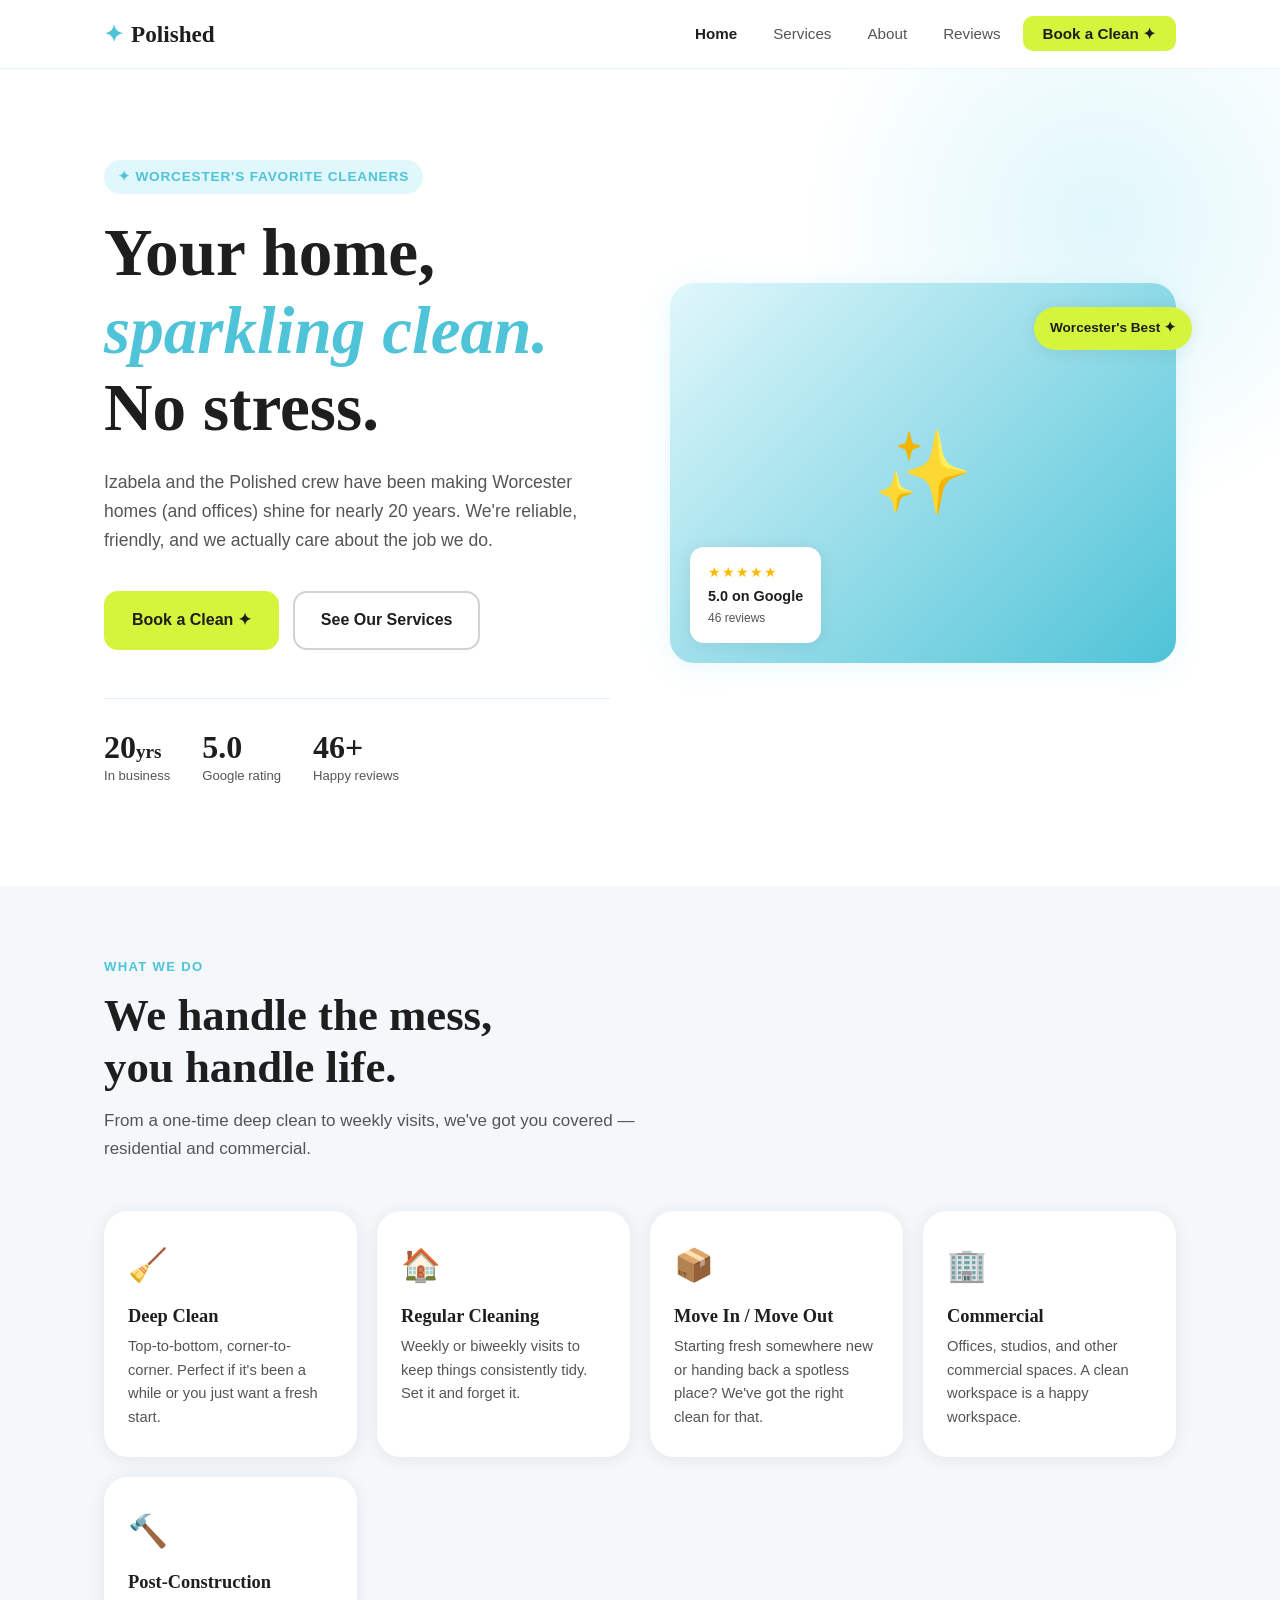
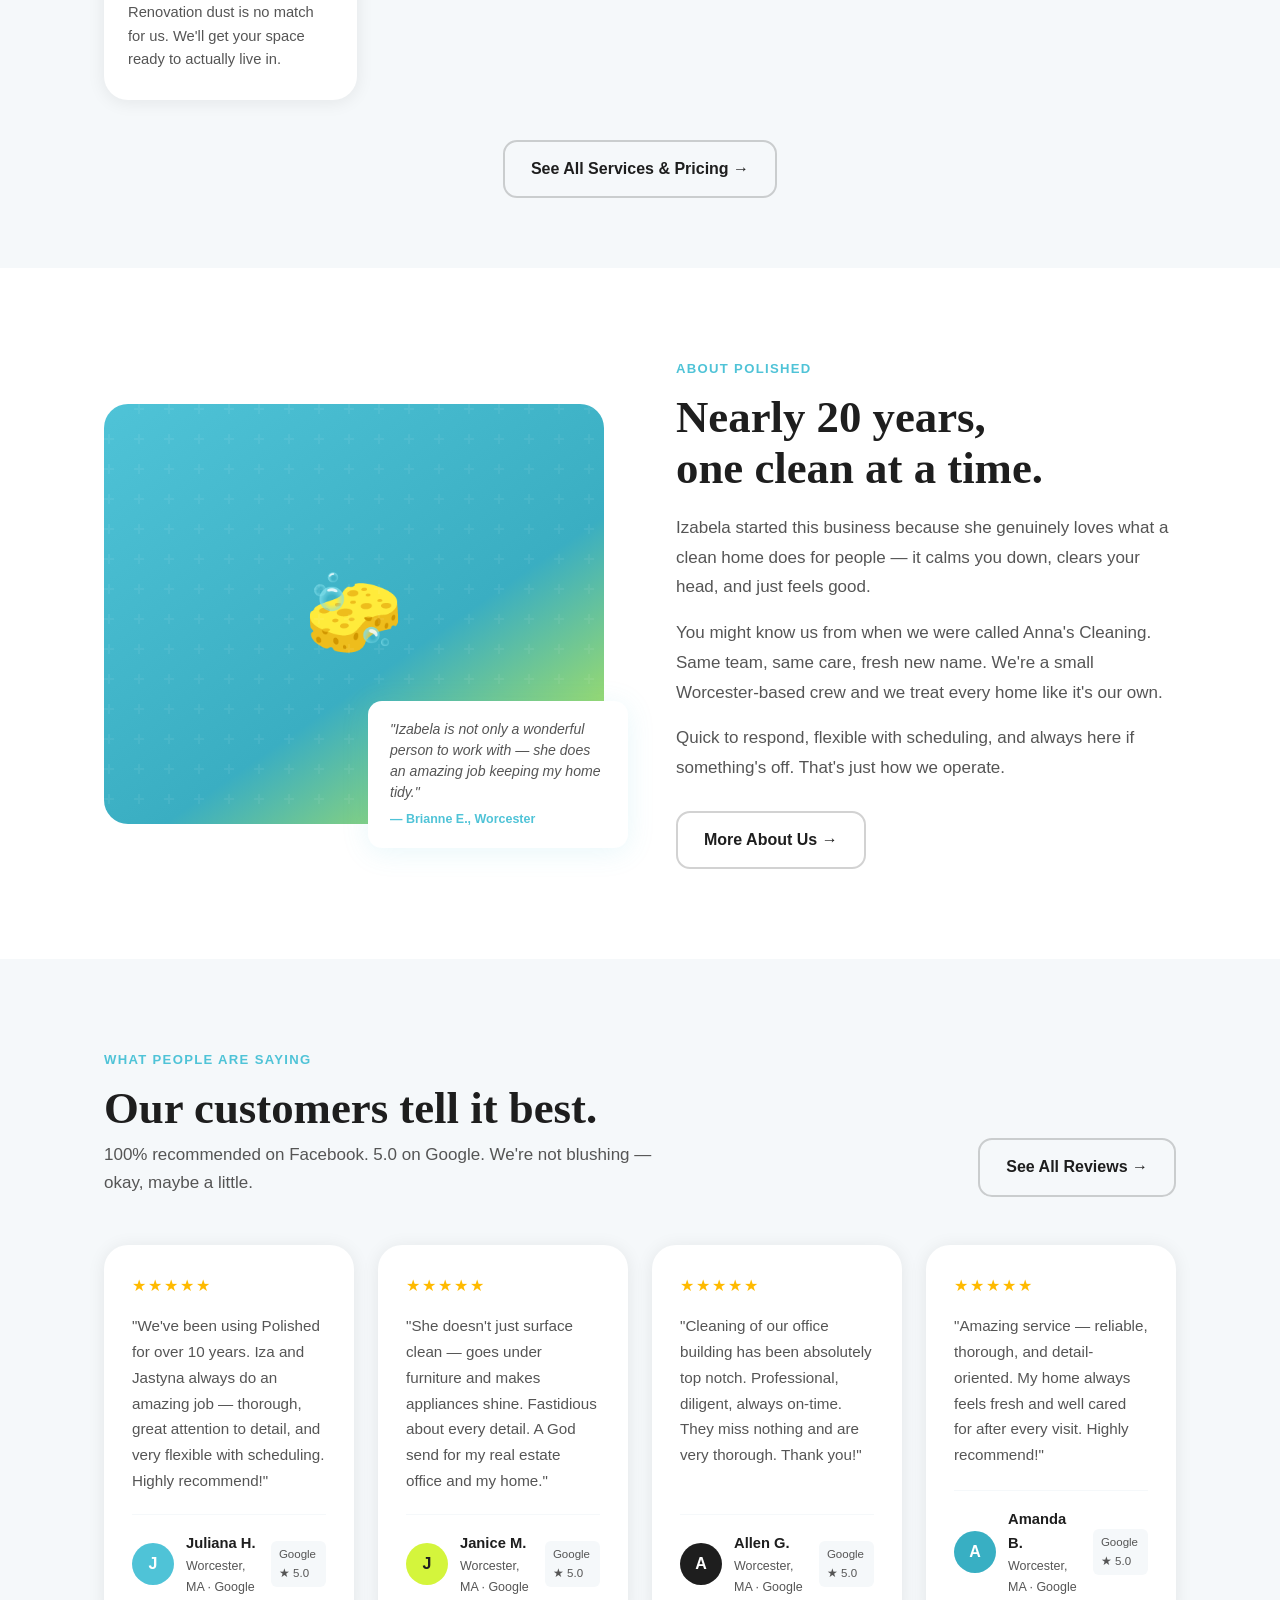
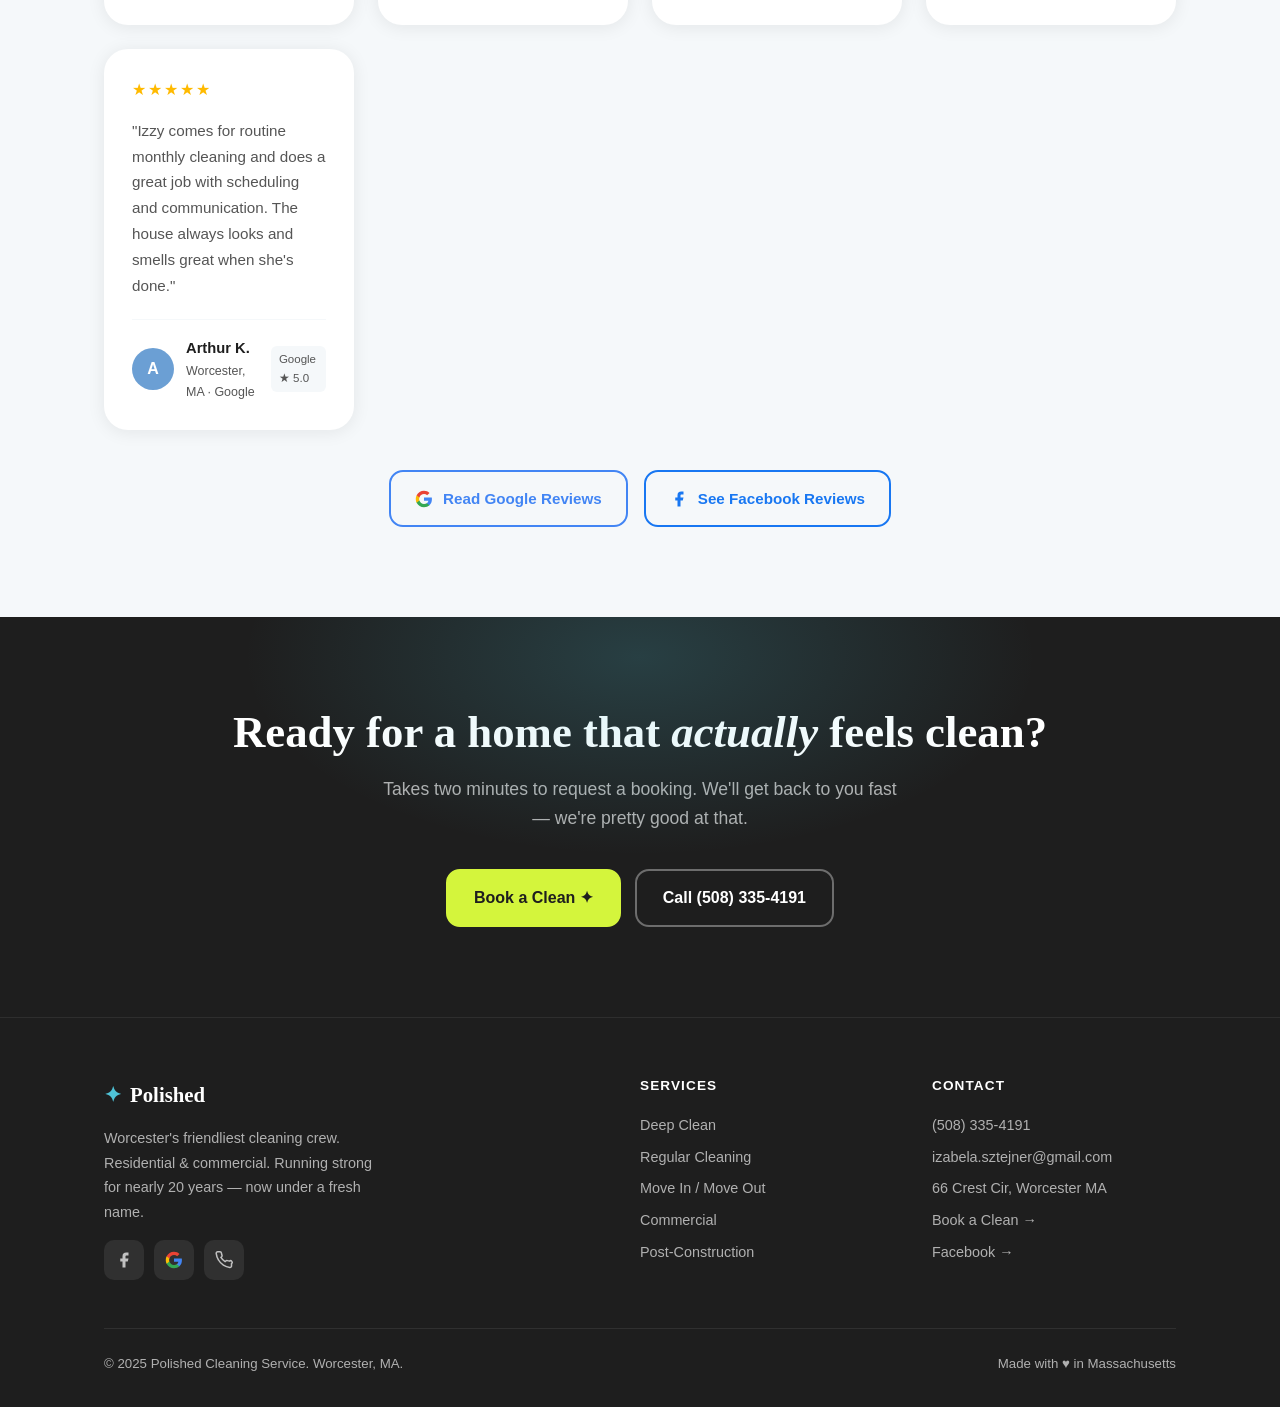
==== commit 67a6bcd8: "Update index.html" ====
--- a/index.html
+++ b/index.html
@@ -9,9 +9,9 @@
   <link rel="icon" href="data:image/svg+xml,<svg xmlns='http://www.w3.org/2000/svg' viewBox='0 0 100 100'><text y='.9em' font-size='90'>✦</text></svg>" />
 </head>
 <body class="page-home">
-
+ 
   <div id="nav-mount"></div>
-
+ 
   <!-- ========= HERO ========= -->
   <section class="hero">
     <div class="hero-bg-blob"></div>
@@ -44,7 +44,7 @@
             </div>
           </div>
         </div>
-
+ 
         <div class="hero-visual">
           <div class="hero-card">
             <div class="hero-card-img">
@@ -63,7 +63,7 @@
       </div>
     </div>
   </section>
-
+ 
   <!-- ========= SERVICES PREVIEW ========= -->
   <section class="services-strip">
     <div class="container">
@@ -102,7 +102,7 @@
       </div>
     </div>
   </section>
-
+ 
   <!-- ========= ABOUT STRIP ========= -->
   <section class="about-strip">
     <div class="container">
@@ -125,7 +125,7 @@
       </div>
     </div>
   </section>
-
+ 
   <!-- ========= REVIEWS STRIP ========= -->
   <section class="reviews-strip">
     <div class="container">
@@ -137,45 +137,73 @@
         </div>
         <a href="pages/reviews.html" class="btn btn-secondary">See All Reviews →</a>
       </div>
-      <div class="reviews-grid">
-        <!-- Text review card -->
-        <div class="review-card">
-          <div class="review-stars">★★★★★</div>
-          <p class="review-text">"After having Polished come by, my home is not only good — it's better than GREAT! It reminds me of that first sip of coffee in the morning. Pure calm. They restored that feeling."</p>
-          <div class="review-author">
-            <div class="review-avatar" style="background:#4FC3D7;">B</div>
-            <div>
-              <div class="review-name">Brandon D.</div>
-              <div class="review-meta">Worcester, MA · Google</div>
-            </div>
-            <span class="review-source-badge">Google ★ 5.0</span>
-          </div>
-  <!-- Text review card -->
-        <div class="review-card">
-          <div class="review-stars">★★★★★</div>
-          <p class="review-text">"After having Polished come by, my home is not only good — it's better than GREAT! It reminds me of that first sip of coffee in the morning. Pure calm. They restored that feeling."</p>
-          <div class="review-author">
-            <div class="review-avatar" style="background:#4FC3D7;">B</div>
-            <div>
-              <div class="review-name">Brandon D.</div>
-              <div class="review-meta">Worcester, MA · Google</div>
-            </div>
-            <span class="review-source-badge">Google ★ 5.0</span>
-          </div>
-      
-        <!-- Text review card -->
-        <div class="review-card">
-          <div class="review-stars">★★★★★</div>
-          <p class="review-text">"The communication was perfect — quick responses made scheduling so easy. The price was great, the owner was super professional and friendly. Couldn't ask for more."</p>
-          <div class="review-author">
-            <div class="review-avatar" style="background:#D4F53C; color:#1E1E1E;">T</div>
-            <div>
-              <div class="review-name">Tiffany K.</div>
-              <div class="review-meta">Worcester, MA · Google</div>
-            </div>
-            <span class="review-source-badge">Google ★ 5.0</span>
-          </div>
-        </div>
+      <div class="reviews-grid" style="grid-template-columns: repeat(auto-fill, minmax(200px, 1fr));">
+ 
+        <div class="review-card">
+          <div class="review-stars">★★★★★</div>
+          <p class="review-text">"We've been using Polished for over 10 years. Iza and Jastyna always do an amazing job — thorough, great attention to detail, and very flexible with scheduling. Highly recommend!"</p>
+          <div class="review-author">
+            <div class="review-avatar" style="background:#4FC3D7;">J</div>
+            <div>
+              <div class="review-name">Juliana H.</div>
+              <div class="review-meta">Worcester, MA · Google</div>
+            </div>
+            <span class="review-source-badge">Google ★ 5.0</span>
+          </div>
+        </div>
+ 
+        <div class="review-card">
+          <div class="review-stars">★★★★★</div>
+          <p class="review-text">"She doesn't just surface clean — goes under furniture and makes appliances shine. Fastidious about every detail. A God send for my real estate office and my home."</p>
+          <div class="review-author">
+            <div class="review-avatar" style="background:#D4F53C; color:#1E1E1E;">J</div>
+            <div>
+              <div class="review-name">Janice M.</div>
+              <div class="review-meta">Worcester, MA · Google</div>
+            </div>
+            <span class="review-source-badge">Google ★ 5.0</span>
+          </div>
+        </div>
+ 
+        <div class="review-card">
+          <div class="review-stars">★★★★★</div>
+          <p class="review-text">"Cleaning of our office building has been absolutely top notch. Professional, diligent, always on-time. They miss nothing and are very thorough. Thank you!"</p>
+          <div class="review-author">
+            <div class="review-avatar" style="background:#1E1E1E;">A</div>
+            <div>
+              <div class="review-name">Allen G.</div>
+              <div class="review-meta">Worcester, MA · Google</div>
+            </div>
+            <span class="review-source-badge">Google ★ 5.0</span>
+          </div>
+        </div>
+ 
+        <div class="review-card">
+          <div class="review-stars">★★★★★</div>
+          <p class="review-text">"Amazing service — reliable, thorough, and detail-oriented. My home always feels fresh and well cared for after every visit. Highly recommend!"</p>
+          <div class="review-author">
+            <div class="review-avatar" style="background:#38afc3;">A</div>
+            <div>
+              <div class="review-name">Amanda B.</div>
+              <div class="review-meta">Worcester, MA · Google</div>
+            </div>
+            <span class="review-source-badge">Google ★ 5.0</span>
+          </div>
+        </div>
+ 
+        <div class="review-card">
+          <div class="review-stars">★★★★★</div>
+          <p class="review-text">"Izzy comes for routine monthly cleaning and does a great job with scheduling and communication. The house always looks and smells great when she's done."</p>
+          <div class="review-author">
+            <div class="review-avatar" style="background:#6B9FD4;">A</div>
+            <div>
+              <div class="review-name">Arthur K.</div>
+              <div class="review-meta">Worcester, MA · Google</div>
+            </div>
+            <span class="review-source-badge">Google ★ 5.0</span>
+          </div>
+        </div>
+ 
       </div>
       <div style="text-align:center; margin-top:40px; display:flex; gap:16px; justify-content:center; flex-wrap:wrap;">
         <a href="https://www.google.com/search?q=Polished+Cleaning+Service+Worcester+MA+reviews" target="_blank" rel="noopener" class="external-link-btn ext-google">
@@ -188,9 +216,8 @@
         </a>
       </div>
     </div>
-        </div>
-  </section>
-
+  </section>
+ 
   <!-- ========= CTA ========= -->
   <section class="cta-banner">
     <div class="container">
@@ -202,9 +229,9 @@
       </div>
     </div>
   </section>
-
+ 
   <div id="footer-mount"></div>
-
+ 
   <script src="js/layout.js"></script>
   <script>mountLayout('home');</script>
 </body>
